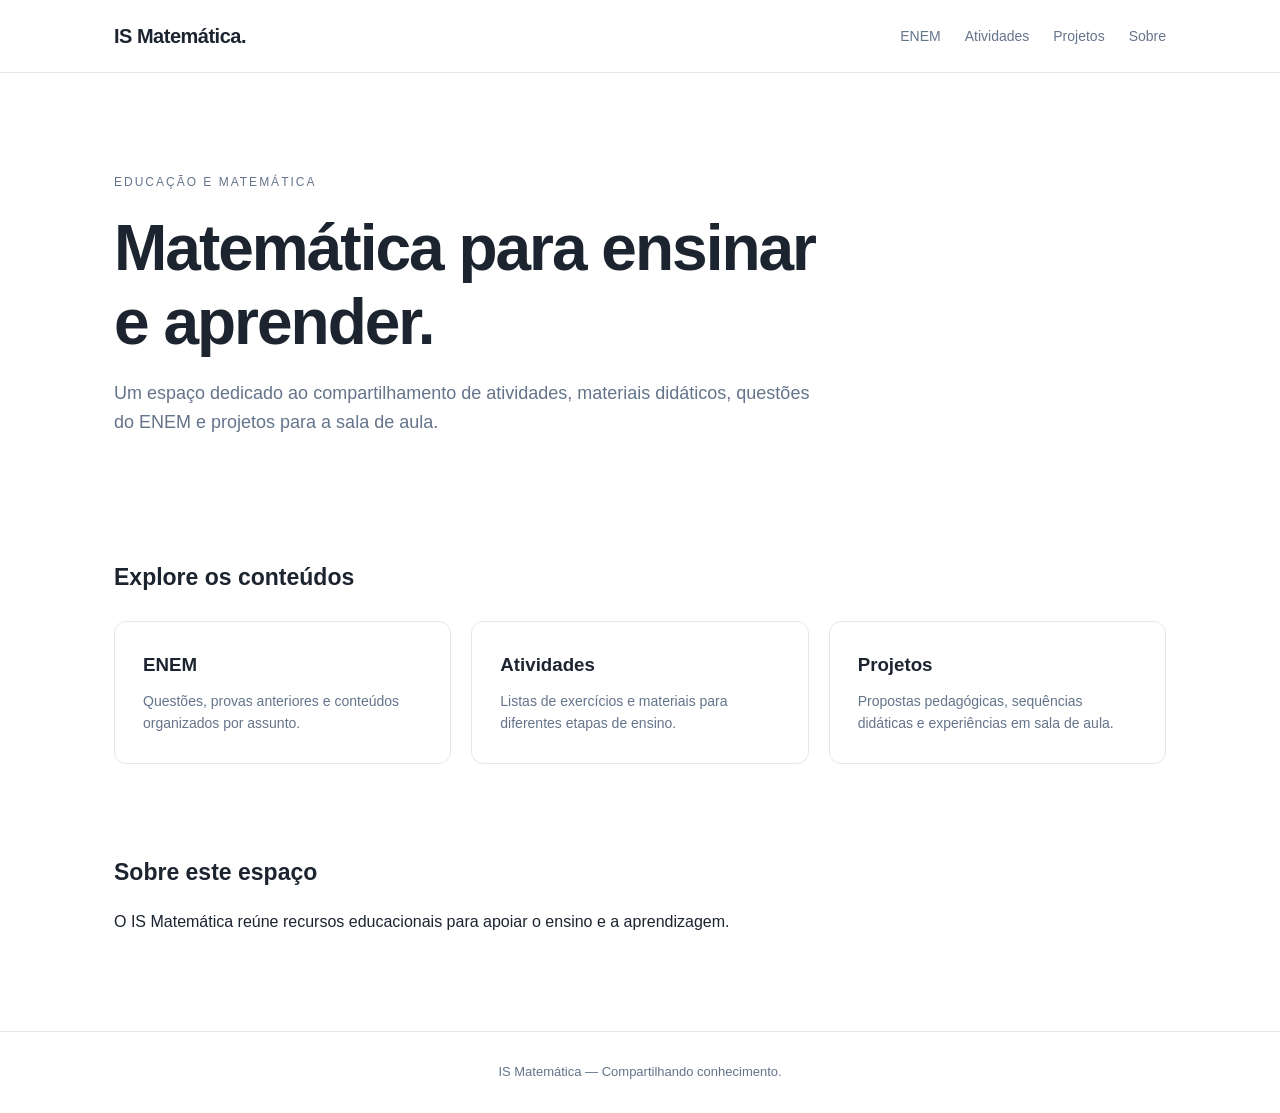
==== index.html @ d161d02b "Create index.html Criar página inicial do IS Matemática." ====
<!DOCTYPE html>
<html lang="pt-BR">
<head>
  <meta charset="UTF-8">
  <meta name="viewport"
        content="width=device-width, initial-scale=1.0">
  <meta name="description"
        content="IS Matemática — atividades, ENEM e projetos educacionais.">
  <title>IS Matemática</title>
  <style>
    :root {
      --texto: #1c2430;
      --secundario: #64748b;
      --borda: #e5e7eb;
      --fundo: #ffffff;
    }

    * { box-sizing: border-box; }

    body {
      margin: 0;
      font-family: Arial, sans-serif;
      color: var(--texto);
      background: var(--fundo);
      line-height: 1.6;
    }

    header {
      border-bottom: 1px solid var(--borda);
    }

    .barra {
      max-width: 1100px;
      margin: auto;
      padding: 20px 24px;
      display: flex;
      justify-content: space-between;
      align-items: center;
      gap: 20px;
      flex-wrap: wrap;
    }

    .marca {
      font-size: 20px;
      font-weight: 700;
      letter-spacing: -0.5px;
    }

    nav {
      display: flex;
      flex-wrap: wrap;
      gap: 24px;
    }

    nav a {
      color: var(--secundario);
      text-decoration: none;
      font-size: 14px;
    }

    nav a:hover { color: var(--texto); }

    main {
      max-width: 1100px;
      margin: auto;
      padding: 0 24px;
    }

    .apresentacao {
      padding: 100px 0 85px;
      max-width: 720px;
    }

    .etiqueta {
      text-transform: uppercase;
      letter-spacing: 2px;
      font-size: 12px;
      color: var(--secundario);
    }

    h1 {
      font-size: clamp(38px, 6vw, 64px);
      letter-spacing: -2px;
      line-height: 1.15;
      margin: 20px 0;
    }

    .apresentacao p {
      color: var(--secundario);
      font-size: 18px;
    }

    h2 { font-size: 23px; }

    .grade {
      display: grid;
      grid-template-columns: repeat(3, 1fr);
      gap: 20px;
      margin: 25px 0 90px;
    }

    .cartao {
      border: 1px solid var(--borda);
      border-radius: 12px;
      padding: 28px;
      text-decoration: none;
      color: inherit;
      transition: border-color 0.2s;
    }

    .cartao:hover { border-color: #64748b; }

    .cartao h3 { margin: 0 0 10px; }

    .cartao p {
      color: var(--secundario);
      margin: 0;
      font-size: 14px;
    }

    footer {
      border-top: 1px solid var(--borda);
      padding: 30px 24px;
      text-align: center;
      color: var(--secundario);
      font-size: 13px;
    }

    @media (max-width: 700px) {
      .apresentacao { padding: 65px 0; }
      .grade { grid-template-columns: 1fr; }
      nav { gap: 15px; }
    }
  </style>
</head>
<body>

  <header>
    <div class="barra">
      <div class="marca">IS Matemática.</div>
      <nav aria-label="Menu principal">
        <a href="#enem">ENEM</a>
        <a href="#atividades">Atividades</a>
        <a href="#projetos">Projetos</a>
        <a href="#sobre">Sobre</a>
      </nav>
    </div>
  </header>

  <main>
    <section class="apresentacao">
      <div class="etiqueta">Educação e Matemática</div>
      <h1>Matemática para ensinar e aprender.</h1>
      <p>
        Um espaço dedicado ao compartilhamento de
        atividades, materiais didáticos, questões do
        ENEM e projetos para a sala de aula.
      </p>
    </section>

    <section aria-labelledby="titulo-conteudos">
      <h2 id="titulo-conteudos">Explore os conteúdos</h2>

      <div class="grade">
        <a class="cartao" id="enem" href="#enem">
          <h3>ENEM</h3>
          <p>Questões, provas anteriores e conteúdos
          organizados por assunto.</p>
        </a>

        <a class="cartao" id="atividades"
           href="#atividades">
          <h3>Atividades</h3>
          <p>Listas de exercícios e materiais para
          diferentes etapas de ensino.</p>
        </a>

        <a class="cartao" id="projetos"
           href="#projetos">
          <h3>Projetos</h3>
          <p>Propostas pedagógicas, sequências didáticas
          e experiências em sala de aula.</p>
        </a>
      </div>
    </section>

    <section id="sobre" style="padding-bottom:80px">
      <h2>Sobre este espaço</h2>
      <p>
        O IS Matemática reúne recursos educacionais
        para apoiar o ensino e a aprendizagem.
      </p>
    </section>
  </main>

  <footer>
    IS Matemática — Compartilhando conhecimento.
  </footer>

</body>
</html>
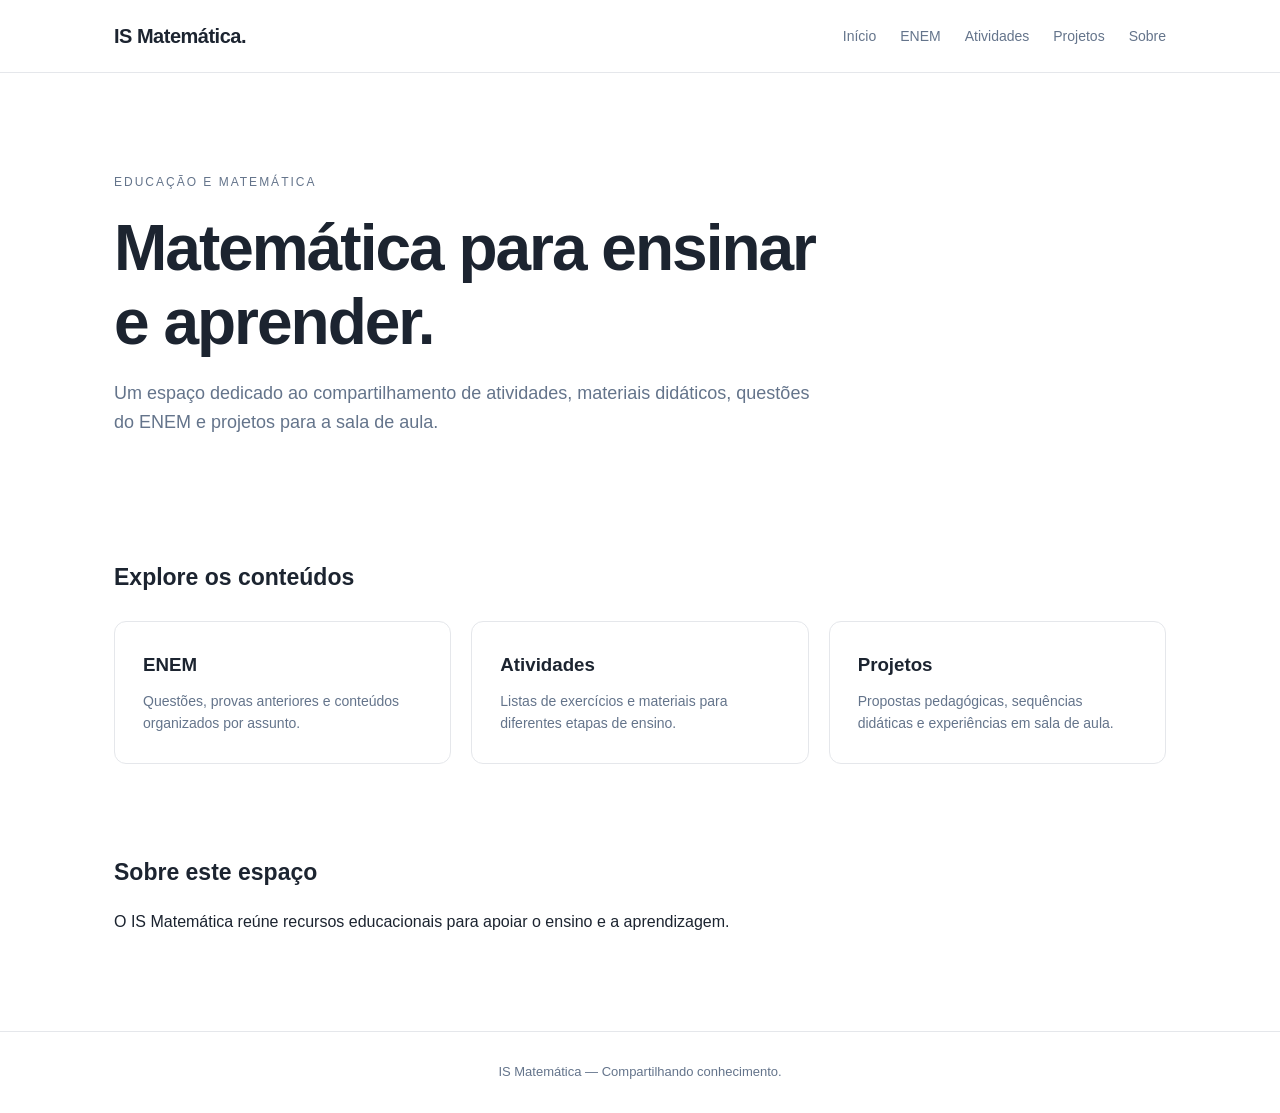
==== commit 5206a6c2: "Update index.html" ====
--- a/index.html
+++ b/index.html
@@ -139,12 +139,15 @@
   <header>
     <div class="barra">
       <div class="marca">IS Matemática.</div>
-      <nav aria-label="Menu principal">
-        <a href="#enem">ENEM</a>
-        <a href="#atividades">Atividades</a>
-        <a href="#projetos">Projetos</a>
-        <a href="#sobre">Sobre</a>
-      </nav>
+
+<nav aria-label="Menu principal">
+  <a href="index.html" aria-current="page">Início</a>
+  <a href="enem.html">ENEM</a>
+  <a href="atividades.html">Atividades</a>
+  <a href="projetos.html">Projetos</a>
+  <a href="index.html#sobre">Sobre</a>
+</nav>
+
     </div>
   </header>
 
@@ -163,21 +166,19 @@
       <h2 id="titulo-conteudos">Explore os conteúdos</h2>
 
       <div class="grade">
-        <a class="cartao" id="enem" href="#enem">
+        <a class="cartao" id="enem" href="enem.html">
           <h3>ENEM</h3>
           <p>Questões, provas anteriores e conteúdos
           organizados por assunto.</p>
         </a>
 
-        <a class="cartao" id="atividades"
-           href="#atividades">
+        <a class="cartao" id="atividades" href="atividades.html">
           <h3>Atividades</h3>
           <p>Listas de exercícios e materiais para
           diferentes etapas de ensino.</p>
         </a>
 
-        <a class="cartao" id="projetos"
-           href="#projetos">
+        <a class="cartao" id="projetos" href="projetos.html">
           <h3>Projetos</h3>
           <p>Propostas pedagógicas, sequências didáticas
           e experiências em sala de aula.</p>
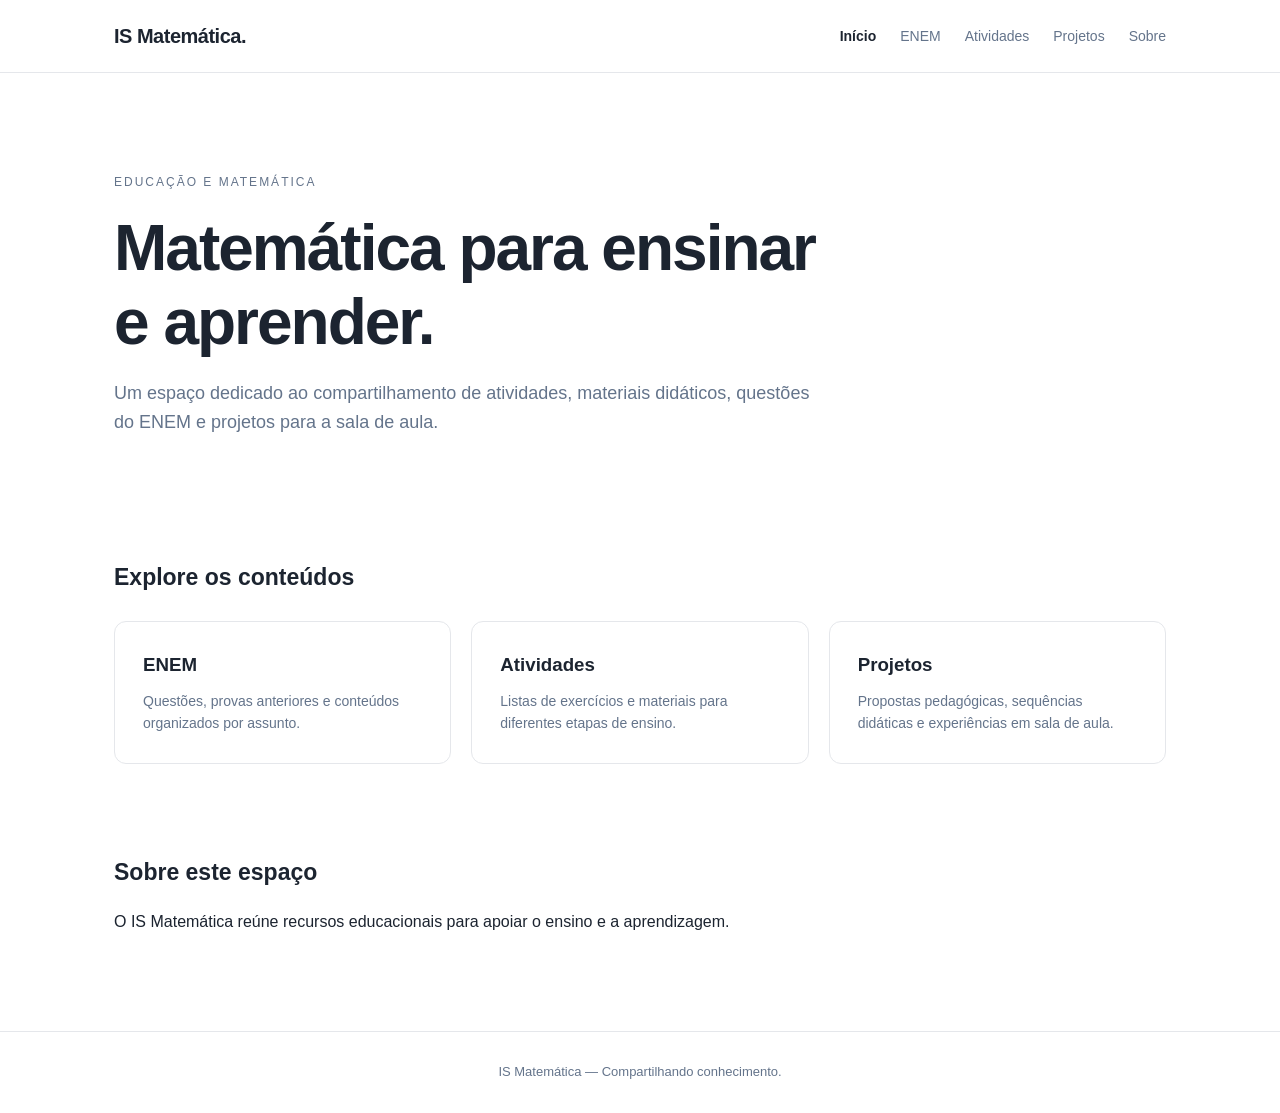
==== commit 229de53a: "Update index.html" ====
--- a/index.html
+++ b/index.html
@@ -60,6 +60,11 @@
     }
 
     nav a:hover { color: var(--texto); }
+    
+    nav a[aria-current="page"] {
+    color: var(--texto);
+    font-weight: bold;
+    }
 
     main {
       max-width: 1100px;
